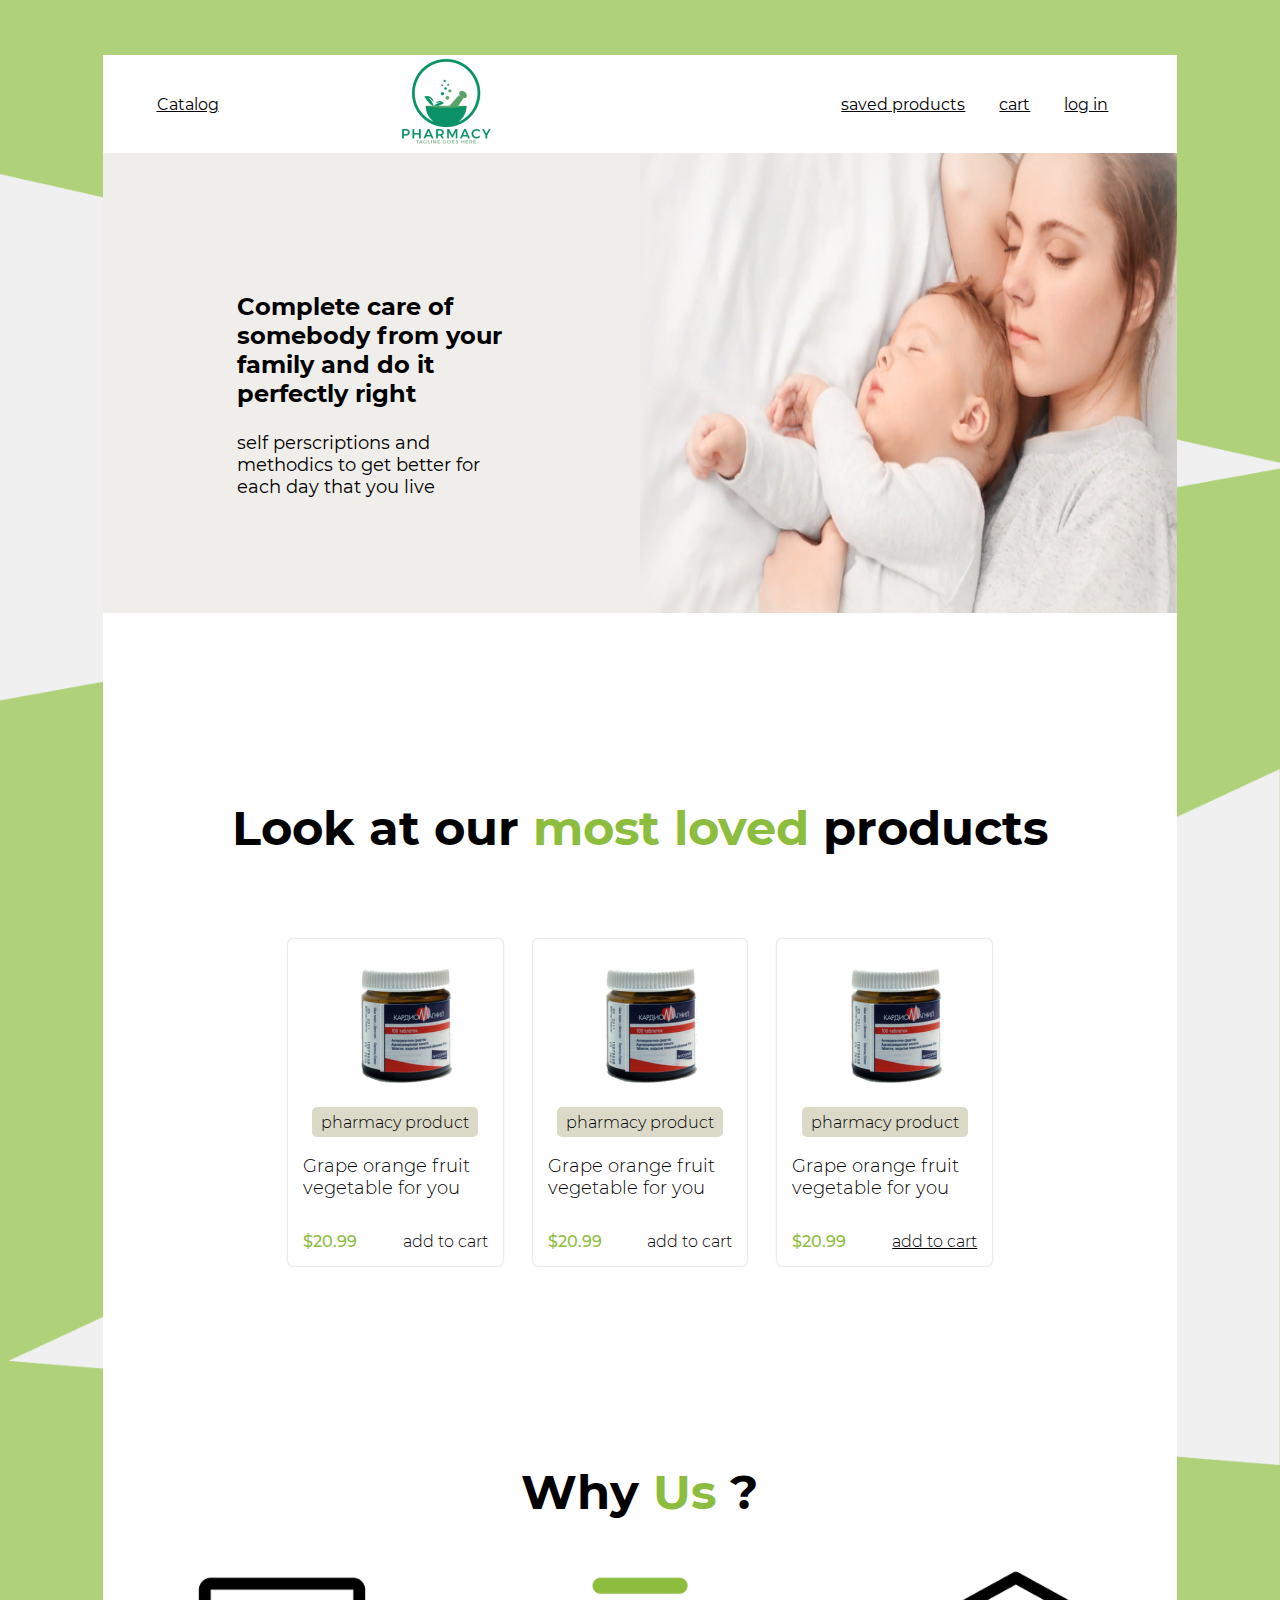
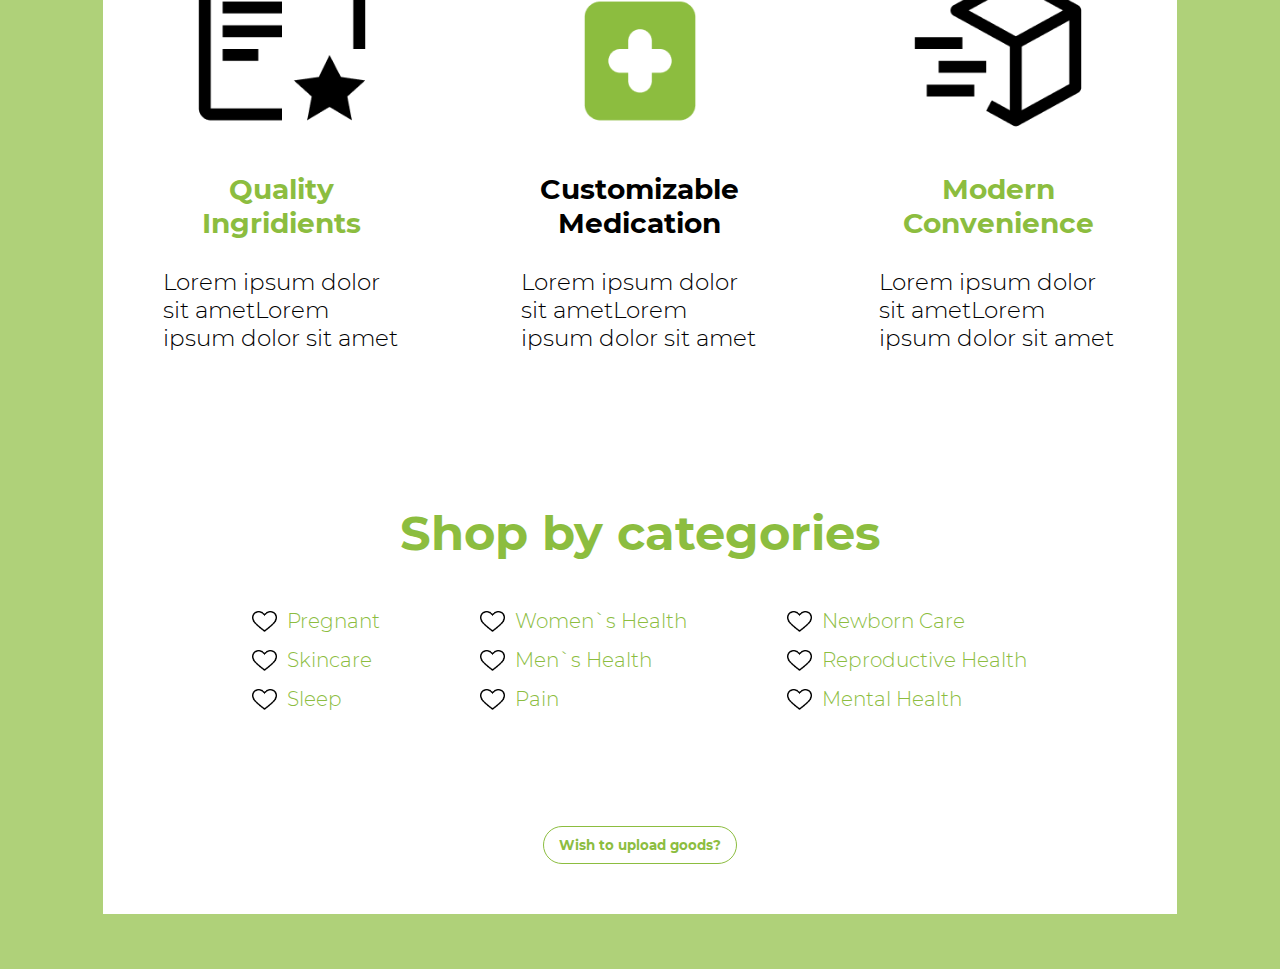
==== index.html @ 2e103f28 "logicc" ====
<!DOCTYPE html>
<html lang="en">

<head>
    <meta charset="UTF-8">
    <meta name="viewport" content="width=device-width, initial-scale=1.0">
    <title>Document</title>
    <link rel="stylesheet" href="style.css">
    <script src="https://code.jquery.com/jquery-3.6.0.min.js"
        integrity="sha256-/xUj+3OJU5yExlq6GSYGSHk7tPXikynS7ogEvDej/m4=" crossorigin="anonymous"></script>
</head>

<body>
    <div class="wrapper">
        <header class="header">
            <div class="catalog">
                <a href="#">Catalog</a>
            </div>
            <div class="logo">
                <img src="img/jopa 1.png" alt="">
            </div>
            <div id="userNameBlock">
                <span id="userName"></span>
            </div>
            <nav class="navbar">
                <a href="#">saved products</a>
                <a href="#">cart</a>
                <a href="#">log in</a>
            </nav>
        </header>

        <section class="title-section">
            <div class="text-item">
                <p>Complete care of somebody
                    from your family and do it
                    perfectly right</p>
                <span>self perscriptions and methodics to get
                    better for each day that you live</span>
            </div>
            <div class="image-item">
                <img src="./img/image 1.png" alt="">
            </div>
        </section>

        <section class="products" id="products">

        </section>

        <section class="favourite">
            <h1>Look at our <span class="green">most loved</span> products</h1>
            <div class="favourite_items_wrapper">
                <div class="favourite__item">
                    <img src="./img/фыв 2.png" alt="">
                    <div class="inline-block">
                        <span id="name">pharmacy product</span>
                    </div>
                    <p id="description">Grape orange fruit vegetable for you</p>
                    <div class="cta-cart">
                        <span id="price" class="price">$20.99</span>
                        <a onclick="">add
                            to cart</a>
                    </div>
                </div>
                <div class="favourite__item">
                    <img src="./img/фыв 2.png" alt="">
                    <div class="inline-block">
                        <span id="name">pharmacy product</span>
                    </div>
                    <p id="description">Grape orange fruit vegetable for you</p>
                    <div class="cta-cart">
                        <span id="price" class="price">$20.99</span>
                        <a onclick="">add to cart</a>
                    </div>
                </div>
                <div class="favourite__item">
                    <img src="./img/фыв 2.png" alt="">
                    <div class="inline-block">
                        <span>pharmacy product</span>
                    </div>
                    <p>Grape orange fruit vegetable for you</p>
                    <div class="cta-cart">
                        <span class="price">$20.99</span>
                        <a href="#">add to cart</a>
                    </div>
                </div>
            </div>
        </section>

        <section class="why">
            <h1>Why <span class="green">Us</span> ?</h1>
            <div class="why_items_wrapper">
                <div class="why__item">
                    <img src="img/certificate.png" alt="">
                    <p>Quality
                        Ingridients</p>
                    <span>Lorem ipsum dolor
                        sit ametLorem
                        ipsum dolor sit
                        amet</span>
                </div>
                <div class="why__item">
                    <img src="img/med.png" alt="">
                    <p style="color: black;">Customizable Medication</p>
                    <span>Lorem ipsum dolor
                        sit ametLorem
                        ipsum dolor sit
                        amet</span>
                </div>
                <div class="why__item">
                    <img src="img/delivery.png" alt="">
                    <p>Modern
                        Convenience</p>
                    <span>Lorem ipsum dolor
                        sit ametLorem
                        ipsum dolor sit
                        amet</span>
                </div>
            </div>
        </section>

        <section class="categories">
            <h1><span class="green">Shop by categories</span></h1>
            <div class="categories_wrapper">
                <div class="categories_column">
                    <div class="categories_item">
                        <img src="img/heart.png" alt="">
                        <a href="#">Pregnant</a>
                    </div>
                    <div class="categories_item">
                        <img src="img/heart.png" alt="">
                        <a href="#">Skincare</a>
                    </div>
                    <div class="categories_item">
                        <img src="img/heart.png" alt="">
                        <a href="#">Sleep</a>
                    </div>
                </div>
                <div class="categories_column">
                    <div class="categories_item">
                        <img src="img/heart.png" alt="">
                        <a href="#">Women`s Health</a>
                    </div>
                    <div class="categories_item">
                        <img src="img/heart.png" alt="">
                        <a href="#">Men`s Health</a>
                    </div>
                    <div class="categories_item">
                        <img src="img/heart.png" alt="">
                        <a href="#">Pain</a>
                    </div>
                </div>
                <div class="categories_column">
                    <div class="categories_item">
                        <img src="img/heart.png" alt="">
                        <a href="#">Newborn Care</a>
                    </div>
                    <div class="categories_item">
                        <img src="img/heart.png" alt="">
                        <a href="#">Reproductive Health</a>
                    </div>
                    <div class="categories_item">
                        <img src="img/heart.png" alt="">
                        <a href="#">Mental Health</a>
                    </div>
                </div>
            </div>
        </section>


        <div class="wrapper-button">
            <button id="createGood" onclick="showModalCreate()">Wish to upload goods?</button>
        </div>
        <div id="modal">
            <span id="displaynone" onclick="hideModalCreate()">x</span>
            <input type="text" id="itemName" placeholder="name of product" required>
            <br>
            <input type="text" id="imageUrl" placeholder="imageUrl" required>
            <br>
            <input type="text" id="desc" placeholder="write a description" required>
            <br>
            <input type="text" id="price" placeholder="price" required>
            <br>
            <input type="text" name="" id="category" placeholder="category" required>
            <br>
            <button id="btnSubmit" onclick="addNewDrug()">Add product</button>
        </div>
    </div>

    <script src="script.js"></script>
</body>

</html>
---- style.css ----
@font-face{
    font-family: 'Mregular';
    src: url(./fonts/Montserrat-Regular.ttf);
}
@font-face{
    font-family: 'Mbold';
    src: url(./fonts/Montserrat-Bold.ttf);
}
@font-face{
    font-family: 'Msemibold';
    src: url(./fonts/Montserrat-SemiBold.ttf);
}
@font-face{
    font-family: 'Mlight';
    src: url(./fonts/Montserrat-Light.ttf);
}
@font-face{
    font-family: 'Mmedium';
    src: url(./fonts/Montserrat-Medium.ttf);
}
.header{
    display: flex;
    align-items: center;
    justify-content: space-between;
    width: 90%;
    margin: 0 auto;
    font-family: 'Mregular';
}
body{
    background-image: url(img/background.png);
    background-size: cover;
    background-position-y: -1150px;
}
.wrapper{
    width: 85%;
    background-color: #fff;
    margin: 55px auto;
    position: relative;
}
.navbar a{
    /* text-decoration: none; */
    color: black;
    margin: 0 15px;
}
.navbar a:hover{
    text-decoration: none;
}
.catalog a:hover{
    text-decoration: none;
}
.catalog a{
    /* text-decoration: none; */
    color: black;
}
.text-item p{
    font-family: 'Mbold';
    font-size: 24px;
    max-width: 50%;
}
.text-item span{
    font-family: 'Mregular';
    font-size: 18px;
    max-width: 50%;
}
.text-item{
    width: 50%;
    background-color: #F0EEEB;
    height: 460px;
    display: flex;
    align-items: center;
    justify-content: center;
    flex-direction: column;
}
.image-item{
    width: 50%;
}
.image-item img{
    width: 100%;
    height: 460px;
}
.title-section{
display: flex;
width: 100%;
}

.products__item{
    display: flex;
    align-items: center;
    justify-content: center;
    flex-direction: column;
    box-sizing: border-box;
    padding: 0 20px;
    box-shadow: 0 0 2px 0 rgba(0, 0, 0, 0.3);
    width: fit-content;
    margin: 10px;
    border-radius: 5px;
    transition: all 0.5s linear 0.1ms;
}
/* .products__item:hover{
    transform: scale(1.3);
    background: rgba(0, 0, 0, 0.3);
        position: relative;
    top: -30px;
    left: -50px;
    transition: all 0.5s linear 0.1ms;
} */
.products__item p{
    font-size: 20px;
    font-family: 'Msemibold';
    cursor: pointer;
}
.products__item img{
    width: 200px;
    height: 170px;
    padding: 15px 0;
}
.products{
    display: flex;
    align-items: center;
    justify-content: flex-start;
    flex-wrap: wrap;
}

.favourite{
    padding-top: 150px;
    padding-bottom: 100px;
}
.favourite_items_wrapper{
        display: flex;
    align-items: center;
    justify-content: center;
    margin: 15px 0;
    padding: 50px 0;
}
.favourite h1{
    text-align: center;
    font-family: 'Mbold';
    font-size: 48px;
}
.green{
    color: #8CBD3F;
}
.favourite__item{
    display: flex;
    align-items: center;
    justify-content: center;
    flex-direction: column;
    width: 20%;
    box-shadow: 0 0 2px 0 rgba(0, 0, 0, 0.3);
    box-sizing: border-box;
    padding: 15px;
    margin: 0 15px;
    border-radius: 5px;
}
.favourite__item:hover{
    box-shadow: 0 0 2px 3px rgba(0, 0, 0, 0.3);
    transform: scale(1.1);
    transition: all 0.5s linear 0.1ms;
}
.favourite__item:hover img{
    transform: scale(1.1);
    transition: all 0.2s linear 0.1ms;
}
.inline-block{
    background-color: #DBDAC8;
    text-align: center;
    width: 90%;
    height: 30px;
    display: flex;
    align-items: center;
    justify-content: center;
    border-radius: 5px;
    font-family: 'Mlight';
}
.cta-cart{
    display: flex;
    justify-content: space-between;
    align-items: center;
    margin-top: 15px;
    width: 100%;
}
.favourite__item p{
    font-family: 'Mlight';
    font-size: 18px;
}
.price{
    font-family: 'Mmedium';
    color: #8CBD3F;
}
.cta-cart a{
    font-family: 'Mlight';
    color: black;
}

.why h1{
    text-align: center;
    font-family: 'Mbold';
    font-size: 48px;
}
.why__item{
    display: flex;
    align-items: center;
    justify-content:  center;
    flex-direction: column;
    width: 250px;
    flex-wrap: wrap;
    margin: 0 60px;
}
.why__item p{
    font-family: 'Mbold';
    font-size: 28px;
    color: #8CBD3F;
    text-align: center;
}
.why__item span{
    font-family: 'Mlight';
    font-size: 23px;
    text-align: left;
}
.why_items_wrapper{
    display: flex;
    align-items: center;
    justify-content: center;
}
.why__item img{
    width: 80%;
}
.why{
    padding-bottom: 70px;
}
.categories h1{
    text-align: center;
    font-family: 'Mbold';
    font-size: 48px;
}
.categories_item{
    display: flex;
    align-items: center;
    justify-content: left;
    margin: 15px 0;
}
.categories_item a{
    font-family: 'Mlight';
    font-size: 20px;
    margin-left: 10px;
    text-decoration: none;
    color: #8CBD3F;
}
.categories_item a:hover{
    text-decoration: underline;
}
.categories_item img{
    width: 25px;
}
.categories_wrapper{
    display: flex;
    align-items: center;
    justify-content: center;
}
.categories_column{
    margin: 0 50px;
}
.categories{
    padding: 50px 0;
}
#createGood{
    border: 1px solid #8CBD3F;
    align-self: center;
    justify-self: center;
    display: flex;
    width: fit-content;
    margin: 0 auto;
    padding: 10px 15px;
    border-radius: 25px;
    text-decoration: none;
    font-family: 'mBold';
    color: #8CBD3F;
    background-color: #fff;
    cursor: pointer;
}
#createGood:hover{
    background-color: #8CBD3F;
    color: white;
    border: 1px solid white;
    transition: all 0.3s linear 0.1ms;
}
.wrapper-button{
    padding: 50px 0;
}

#modal{
    width: 30%;
    height: fit-content;
    background-color: #8CBD3F;
    display: none;
    align-items: center;
    justify-self: center;
    flex-direction: column;
    box-sizing: border-box;
    padding: 35px 0;
    margin: 0 auto;
    position: fixed;
    top: 35%;
    left: 35%;
    border-radius: 10px;
    box-shadow: 0 0 1000px 1000px rgba(0, 0, 0, 0.3);
}
#modal input{
    width: 40%;
    height: 30px;
    border-radius: 10px;
    outline: none;
    border: none;
    font-family: 'Mmedium';
    box-sizing: border-box;
    padding: 0 15px;
}
#btnSubmit{
    background-color: #fff;
    padding: 10px 15px;
    border: none;
    outline: none;
    border-radius: 5px;
    font-family: 'mBold';
    cursor: pointer;
}
#btnSubmit:hover{
    box-shadow: 0 0 2px 1px inset rgba(0, 0, 0, 0.4);
}
#btnSubmit:focus{
    box-shadow: 0 -1px 2px 2px inset rgba(0, 0, 0, 0.3);
}
#displaynone{
    font-size: 25px;
    font-family: 'mBold';
    position: absolute;
    right: 25px;
    top: 5px;
    color: white;
    cursor: pointer;
}
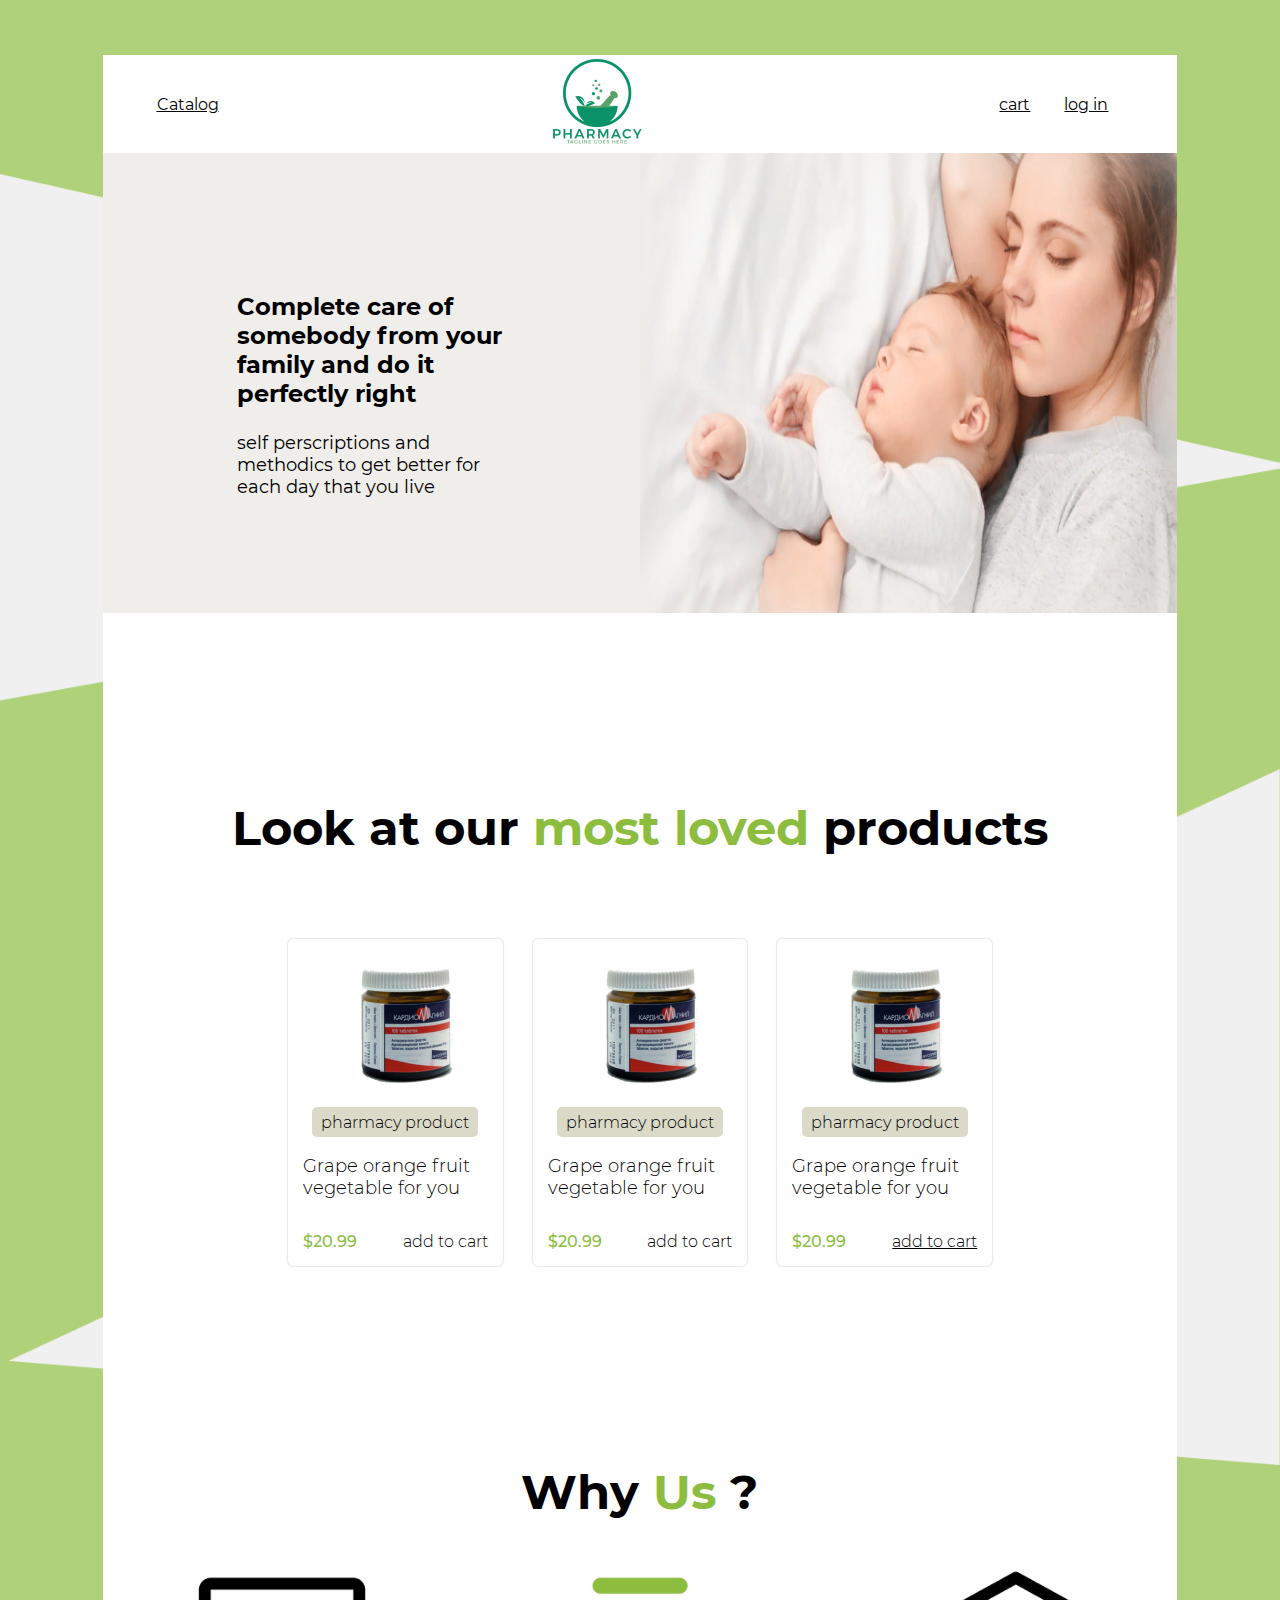
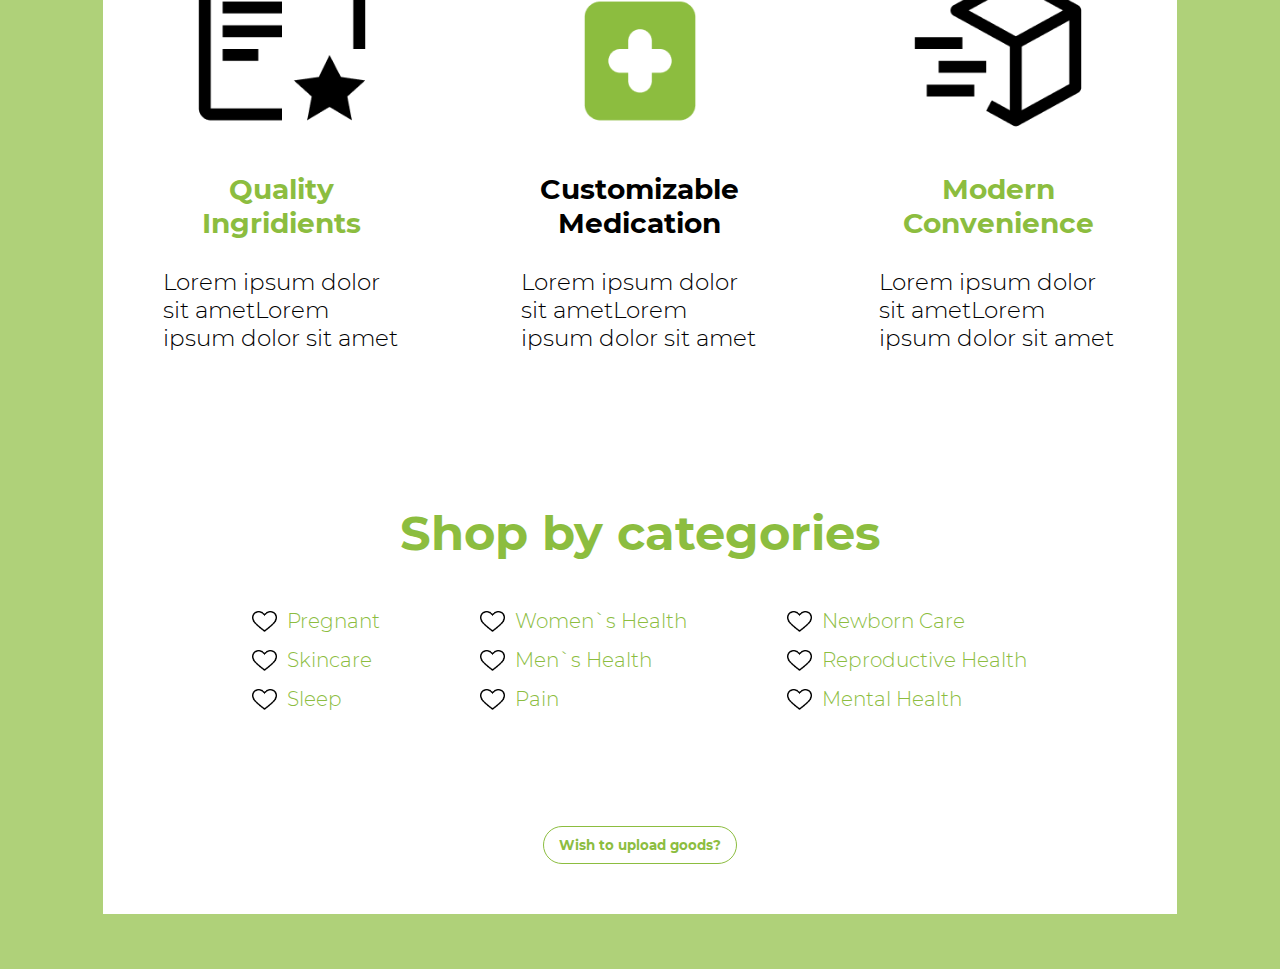
==== commit b9d26ffe: "css changes" ====
--- a/index.html
+++ b/index.html
@@ -14,18 +14,15 @@
     <div class="wrapper">
         <header class="header">
             <div class="catalog">
-                <a href="#">Catalog</a>
+                <a href="catalog.html">Catalog</a>
             </div>
             <div class="logo">
                 <img src="img/jopa 1.png" alt="">
             </div>
-            <div id="userNameBlock">
+            <nav class="navbar">
+                <a href="korzina.html">cart</a>
                 <span id="userName"></span>
-            </div>
-            <nav class="navbar">
-                <a href="#">saved products</a>
-                <a href="#">cart</a>
-                <a href="#">log in</a>
+                <a href="login.html">log in</a>
             </nav>
         </header>
 
@@ -43,7 +40,15 @@
         </section>
 
         <section class="products" id="products">
-
+            <div class="cart-modal" id="cart-modal">
+                <span id="displaynone" onclick="hideCartModal()">x</span>
+                <p>Поздравляем!</p>
+                <div class="info-modal">
+                    <span>Товар успешно добален в корзину</span>
+                    <span id="count"></span>
+                    <a id="modalLink" onclick="goToCart()">Перейти в корзину</a>
+                </div>
+            </div>
         </section>
 
         <section class="favourite">
--- a/style.css
+++ b/style.css
@@ -83,6 +83,51 @@
 width: 100%;
 }
 
+.cart-modal{
+    height: 270px;
+    width: 400px;
+    background-color: #8CBD3F;
+    display: none;
+    align-items: center;
+    justify-self: center;
+    flex-direction: column;
+    box-sizing: border-box;
+    padding: 35px 15px;
+    margin: 0 auto;
+    position: fixed;
+    top: 38%;
+    left: 38%;
+    border-radius: 10px;
+    box-shadow: 0 0 1000px 1000px rgba(0, 0, 0, 0.3);
+    text-align: left;
+}
+.cart-modal p{
+    font-size: 30px;
+    color: white;
+    font-family: 'mBold';
+}
+.cart-modal span{
+    font-size: 16px;
+    color: white;
+    font-family: 'Mregular';
+}
+.cart-modal a{
+    font-family: 'Mmedium';
+    color: black;
+    text-decoration: underline;
+    cursor: pointer;
+    margin-top: 20px;
+}
+#count{
+    font-family: 'Msemibold';
+    margin-top: 30px;
+}
+.info-modal{
+    display: flex;
+    align-items: center;
+    justify-content: space-between;
+    flex-direction: column;
+}
 .products__item{
     display: flex;
     align-items: center;
@@ -95,6 +140,23 @@
     margin: 10px;
     border-radius: 5px;
     transition: all 0.5s linear 0.1ms;
+}
+.products-items_links{
+    display: flex;
+    justify-content: space-between;
+    align-items: center;
+}
+.products-items_links p:nth-child(1){
+        font-size: 15px !important;
+        margin-right: 30px;
+        color: rgba(209, 0, 0, 0.76);
+}
+
+.products-items_links p:nth-child(2){
+        font-size: 15px !important;
+        margin-left: 30px;
+        color: #8CBD3F;
+        
 }
 /* .products__item:hover{
     transform: scale(1.3);
@@ -107,7 +169,7 @@
 .products__item p{
     font-size: 20px;
     font-family: 'Msemibold';
-    cursor: pointer;
+    /* cursor: pointer; */
 }
 .products__item img{
     width: 200px;
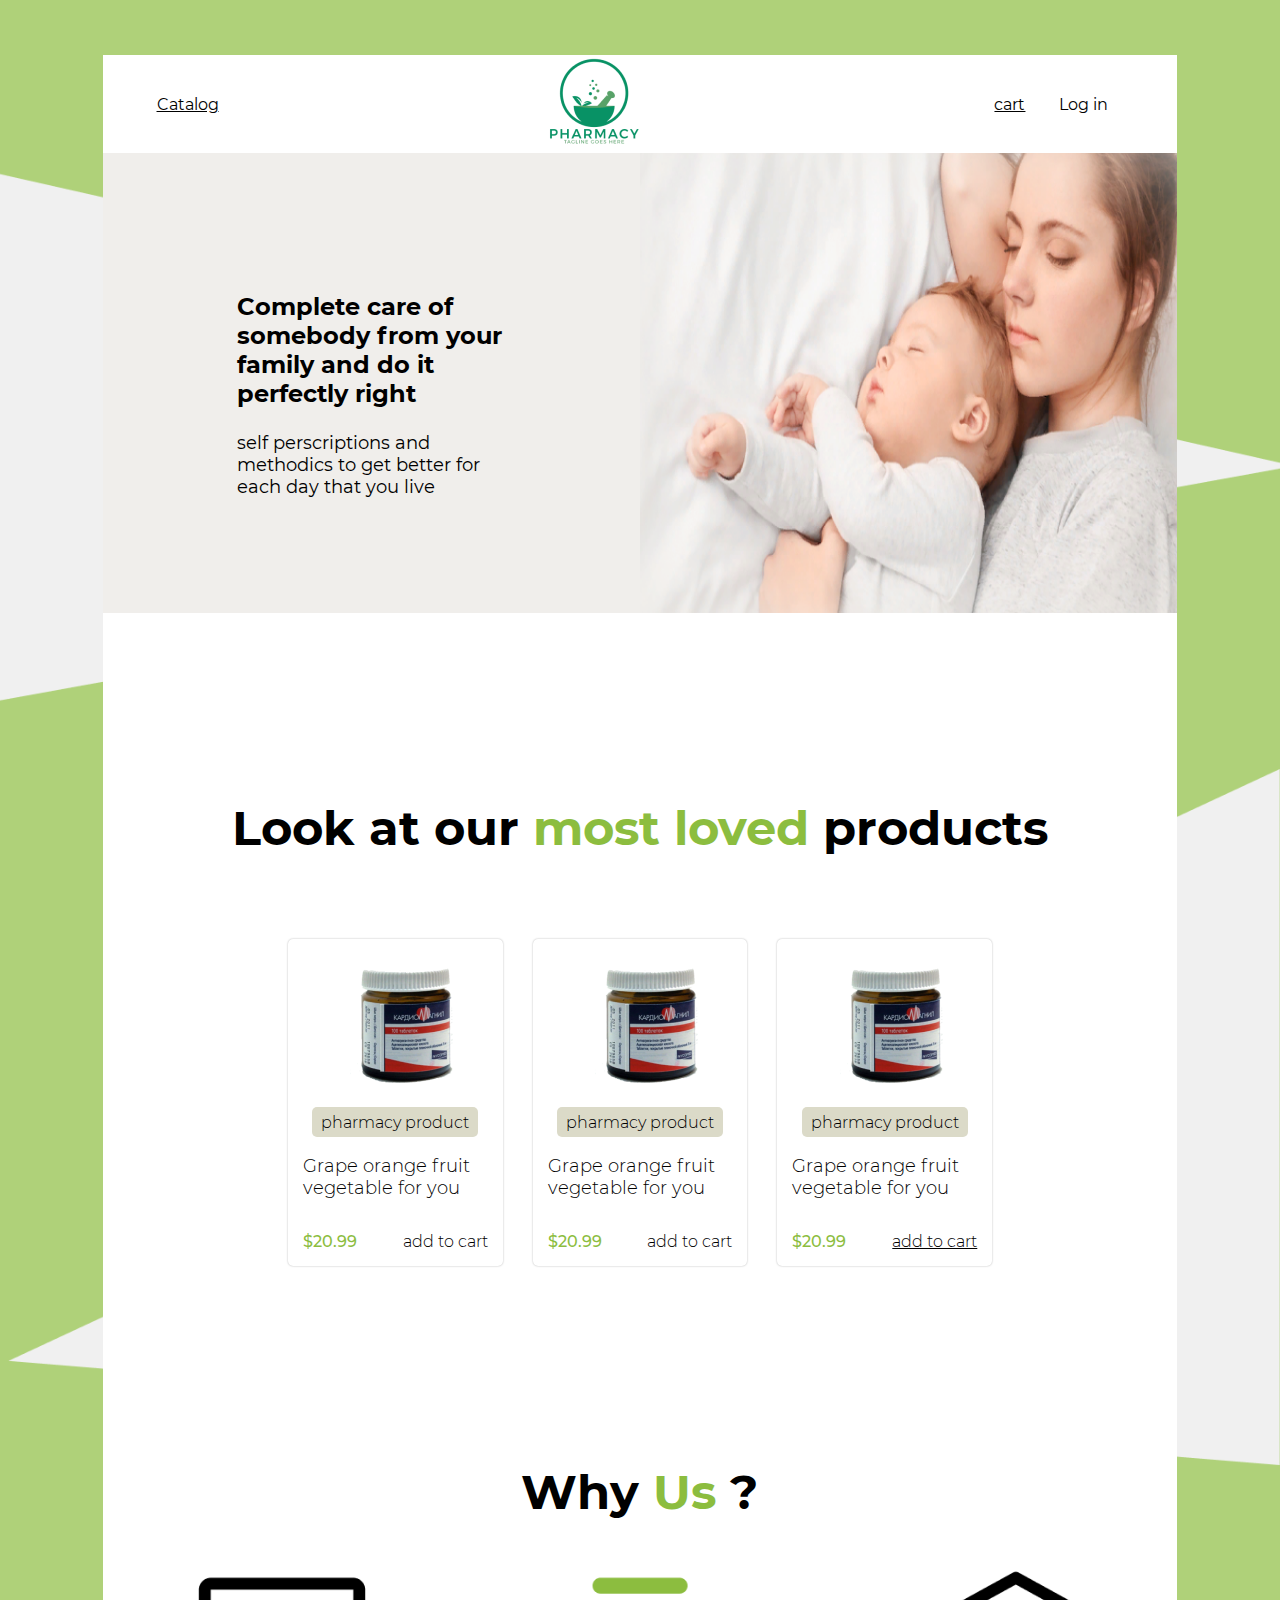
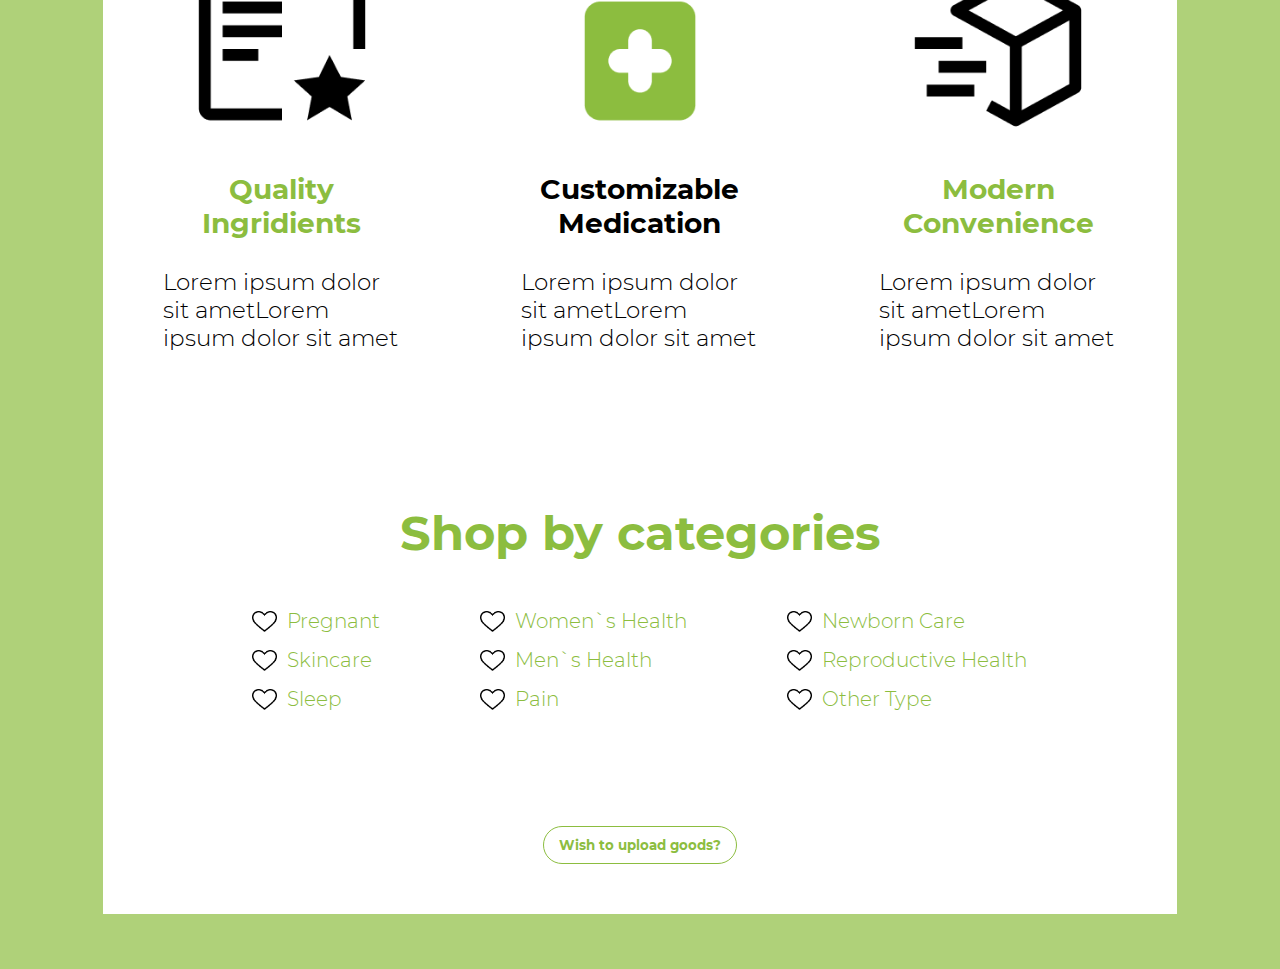
==== commit 6b61ac7b: "ind" ====
--- a/index.html
+++ b/index.html
@@ -22,7 +22,7 @@
             <nav class="navbar">
                 <a href="korzina.html">cart</a>
                 <span id="userName"></span>
-                <a href="login.html">log in</a>
+                <a id="LogExit" onclick="LogExit()">log in</a>
             </nav>
         </header>
 
@@ -165,7 +165,7 @@
                     </div>
                     <div class="categories_item">
                         <img src="img/heart.png" alt="">
-                        <a href="#">Mental Health</a>
+                        <a href="#">Other Type</a>
                     </div>
                 </div>
             </div>
@@ -185,7 +185,17 @@
             <br>
             <input type="text" id="price" placeholder="price" required>
             <br>
-            <input type="text" name="" id="category" placeholder="category" required>
+            <select type="" name="" id="category" placeholder="category" required>
+                <option value="Pregnant">Pregnant</option>
+                <option value="Skincare">Skincare</option>
+                <option value="Sleep">Sleep</option>
+                <option value="WomenHealth">Women`s Health</option>
+                <option value="MenHealth">Men`s Health</option>
+                <option value="Pain">Pain</option>
+                <option value="NewbornCare">Newborn Care</option>
+                <option value="ReproductiveHealth">Reproductive Health</option>
+                <option value="OtherType">Other Type</option>
+            </select>
             <br>
             <button id="btnSubmit" onclick="addNewDrug()">Add product</button>
         </div>
--- a/style.css
+++ b/style.css
@@ -83,51 +83,6 @@
 width: 100%;
 }
 
-.cart-modal{
-    height: 270px;
-    width: 400px;
-    background-color: #8CBD3F;
-    display: none;
-    align-items: center;
-    justify-self: center;
-    flex-direction: column;
-    box-sizing: border-box;
-    padding: 35px 15px;
-    margin: 0 auto;
-    position: fixed;
-    top: 38%;
-    left: 38%;
-    border-radius: 10px;
-    box-shadow: 0 0 1000px 1000px rgba(0, 0, 0, 0.3);
-    text-align: left;
-}
-.cart-modal p{
-    font-size: 30px;
-    color: white;
-    font-family: 'mBold';
-}
-.cart-modal span{
-    font-size: 16px;
-    color: white;
-    font-family: 'Mregular';
-}
-.cart-modal a{
-    font-family: 'Mmedium';
-    color: black;
-    text-decoration: underline;
-    cursor: pointer;
-    margin-top: 20px;
-}
-#count{
-    font-family: 'Msemibold';
-    margin-top: 30px;
-}
-.info-modal{
-    display: flex;
-    align-items: center;
-    justify-content: space-between;
-    flex-direction: column;
-}
 .products__item{
     display: flex;
     align-items: center;
@@ -377,6 +332,17 @@
     box-sizing: border-box;
     padding: 0 15px;
 }
+
+#category{
+    width: 40%;
+    height: 30px;
+    border-radius: 10px;
+    outline: none;
+    border: none;
+    font-family: 'Mmedium';
+    box-sizing: border-box;
+    padding: 0 15px;
+}
 #btnSubmit{
     background-color: #fff;
     padding: 10px 15px;
@@ -400,4 +366,54 @@
     top: 5px;
     color: white;
     cursor: pointer;
+}
+
+#LogExit{
+    cursor: pointer;
+}
+
+.cart-modal{
+    height: 270px;
+    width: 400px;
+    background-color: #8CBD3F;
+    display: none;
+    align-items: center;
+    justify-self: center;
+    flex-direction: column;
+    box-sizing: border-box;
+    padding: 35px 15px;
+    margin: 0 auto;
+    position: fixed;
+    top: 38%;
+    left: 38%;
+    border-radius: 10px;
+    box-shadow: 0 0 1000px 1000px rgba(0, 0, 0, 0.3);
+    text-align: left;
+}
+.cart-modal p{
+    font-size: 30px;
+    color: white;
+    font-family: 'mBold';
+}
+.cart-modal span{
+    font-size: 16px;
+    color: white;
+    font-family: 'Mregular';
+}
+.cart-modal a{
+    font-family: 'Mmedium';
+    color: black;
+    text-decoration: underline;
+    cursor: pointer;
+    margin-top: 20px;
+}
+#count{
+    font-family: 'Msemibold';
+    margin-top: 30px;
+}
+.info-modal{
+    display: flex;
+    align-items: center;
+    justify-content: space-between;
+    flex-direction: column;
 }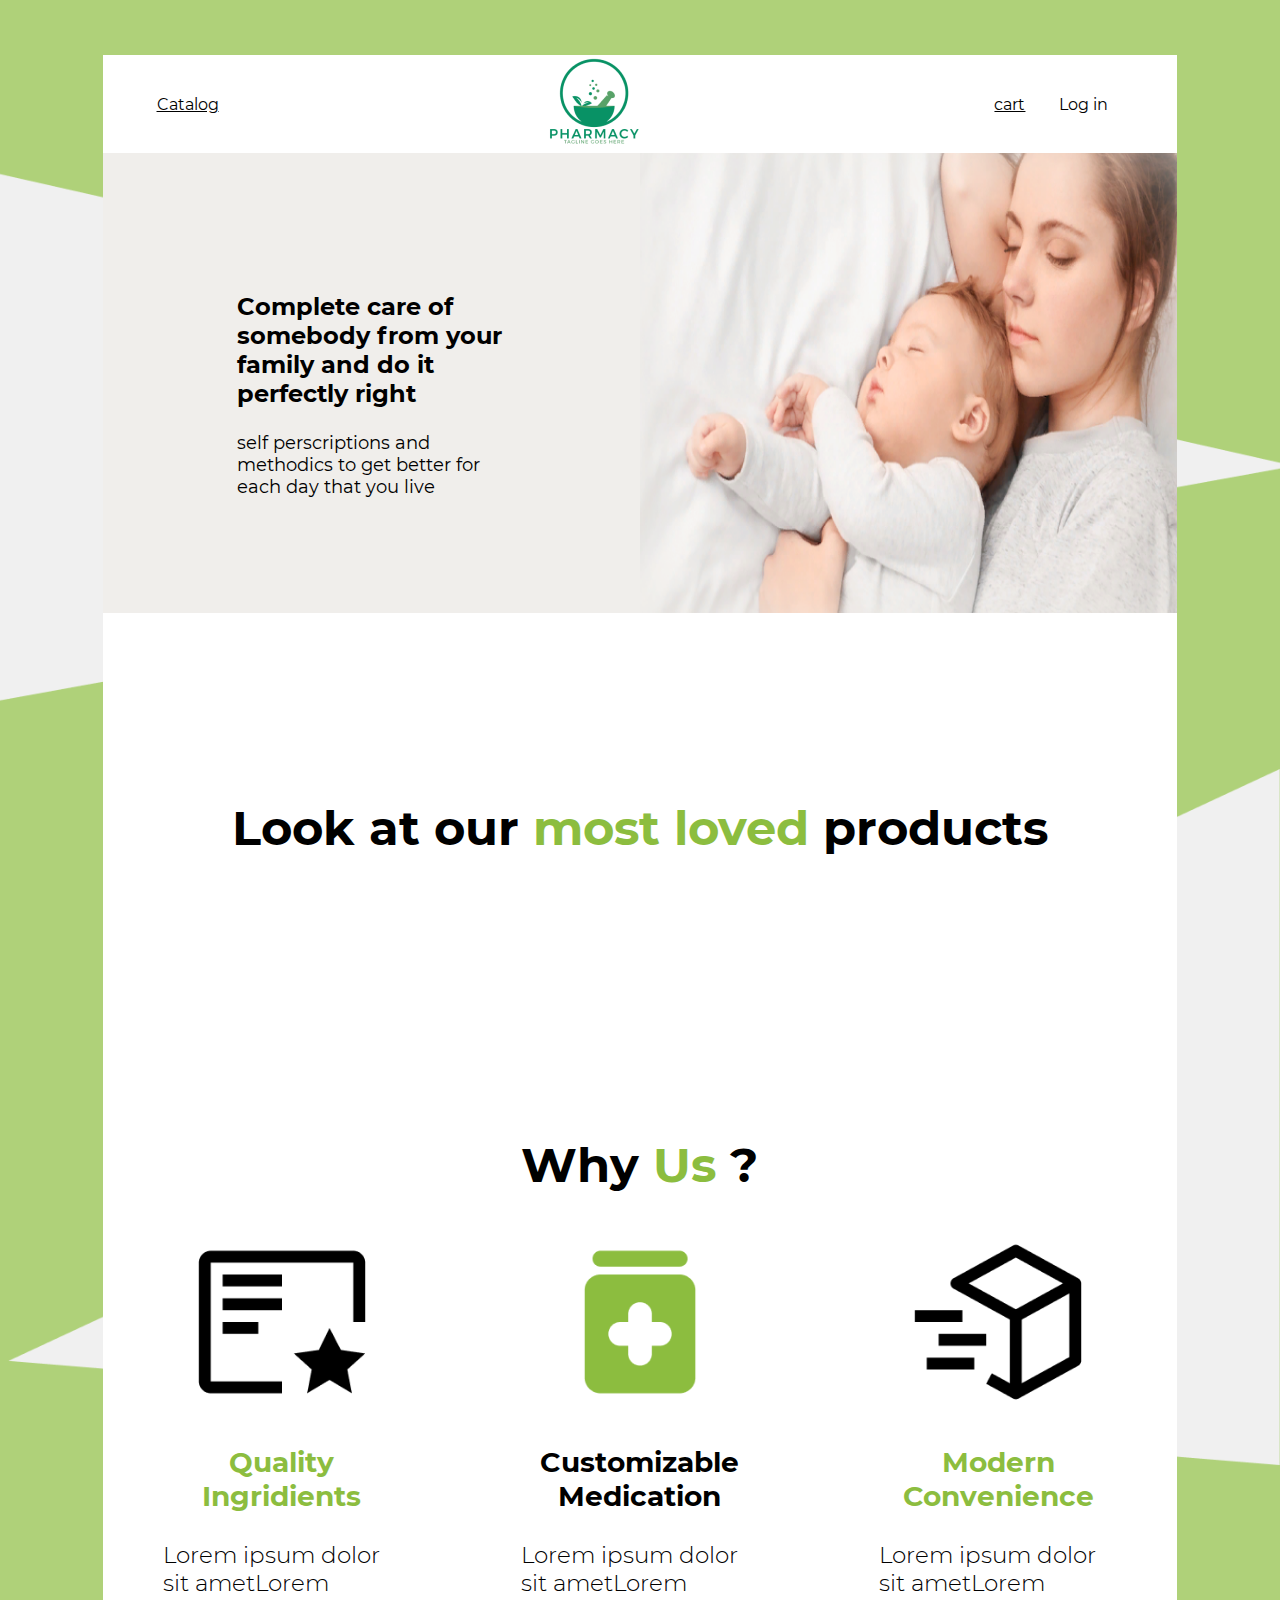
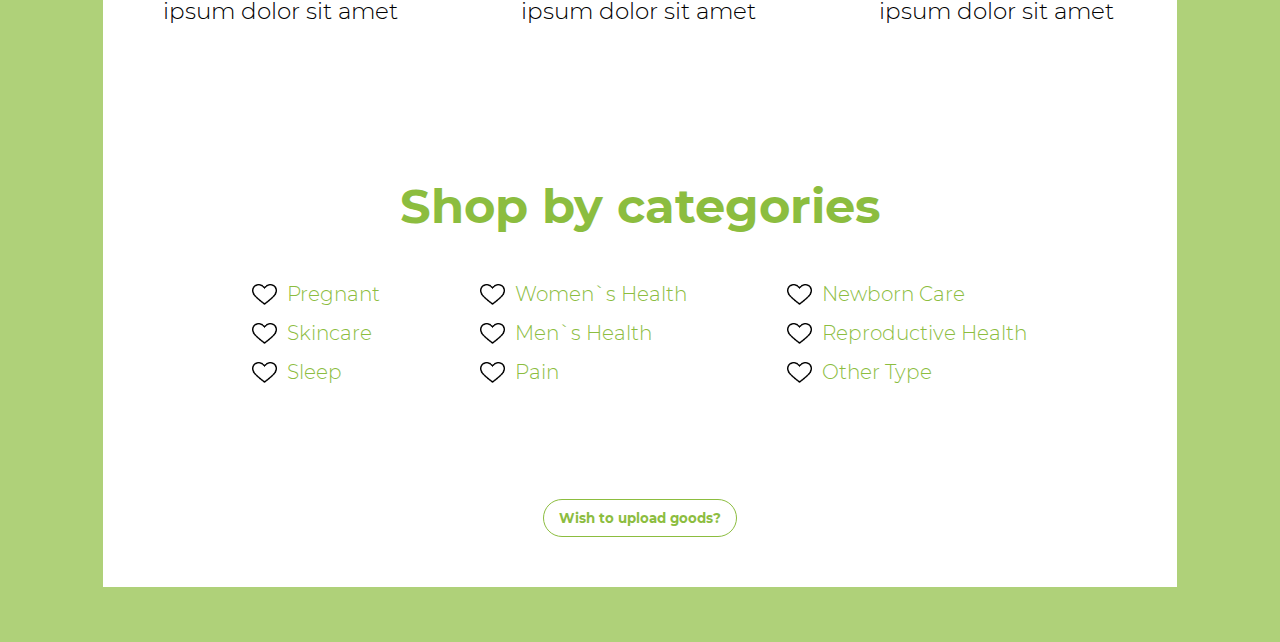
==== commit 7febaa94: "sosi" ====
--- a/index.html
+++ b/index.html
@@ -53,41 +53,9 @@
 
         <section class="favourite">
             <h1>Look at our <span class="green">most loved</span> products</h1>
-            <div class="favourite_items_wrapper">
-                <div class="favourite__item">
-                    <img src="./img/фыв 2.png" alt="">
-                    <div class="inline-block">
-                        <span id="name">pharmacy product</span>
-                    </div>
-                    <p id="description">Grape orange fruit vegetable for you</p>
-                    <div class="cta-cart">
-                        <span id="price" class="price">$20.99</span>
-                        <a onclick="">add
-                            to cart</a>
-                    </div>
-                </div>
-                <div class="favourite__item">
-                    <img src="./img/фыв 2.png" alt="">
-                    <div class="inline-block">
-                        <span id="name">pharmacy product</span>
-                    </div>
-                    <p id="description">Grape orange fruit vegetable for you</p>
-                    <div class="cta-cart">
-                        <span id="price" class="price">$20.99</span>
-                        <a onclick="">add to cart</a>
-                    </div>
-                </div>
-                <div class="favourite__item">
-                    <img src="./img/фыв 2.png" alt="">
-                    <div class="inline-block">
-                        <span>pharmacy product</span>
-                    </div>
-                    <p>Grape orange fruit vegetable for you</p>
-                    <div class="cta-cart">
-                        <span class="price">$20.99</span>
-                        <a href="#">add to cart</a>
-                    </div>
-                </div>
+            <div id="favouriteItem" class="favourite_items_wrapper">
+                
+                
             </div>
         </section>
 
--- a/style.css
+++ b/style.css
@@ -168,16 +168,18 @@
     padding: 15px;
     margin: 0 15px;
     border-radius: 5px;
+    height: 330px;
+    overflow: hidden;
 }
 .favourite__item:hover{
     box-shadow: 0 0 2px 3px rgba(0, 0, 0, 0.3);
     transform: scale(1.1);
     transition: all 0.5s linear 0.1ms;
 }
-.favourite__item:hover img{
-    transform: scale(1.1);
-    transition: all 0.2s linear 0.1ms;
-}
+.favourite__item a{
+    cursor: pointer;
+}
+
 .inline-block{
     background-color: #DBDAC8;
     text-align: center;
@@ -199,6 +201,11 @@
 .favourite__item p{
     font-family: 'Mlight';
     font-size: 18px;
+    overflow: hidden;
+}
+.favourite__item img{
+    height: 150px;
+    width: 170px;
 }
 .price{
     font-family: 'Mmedium';
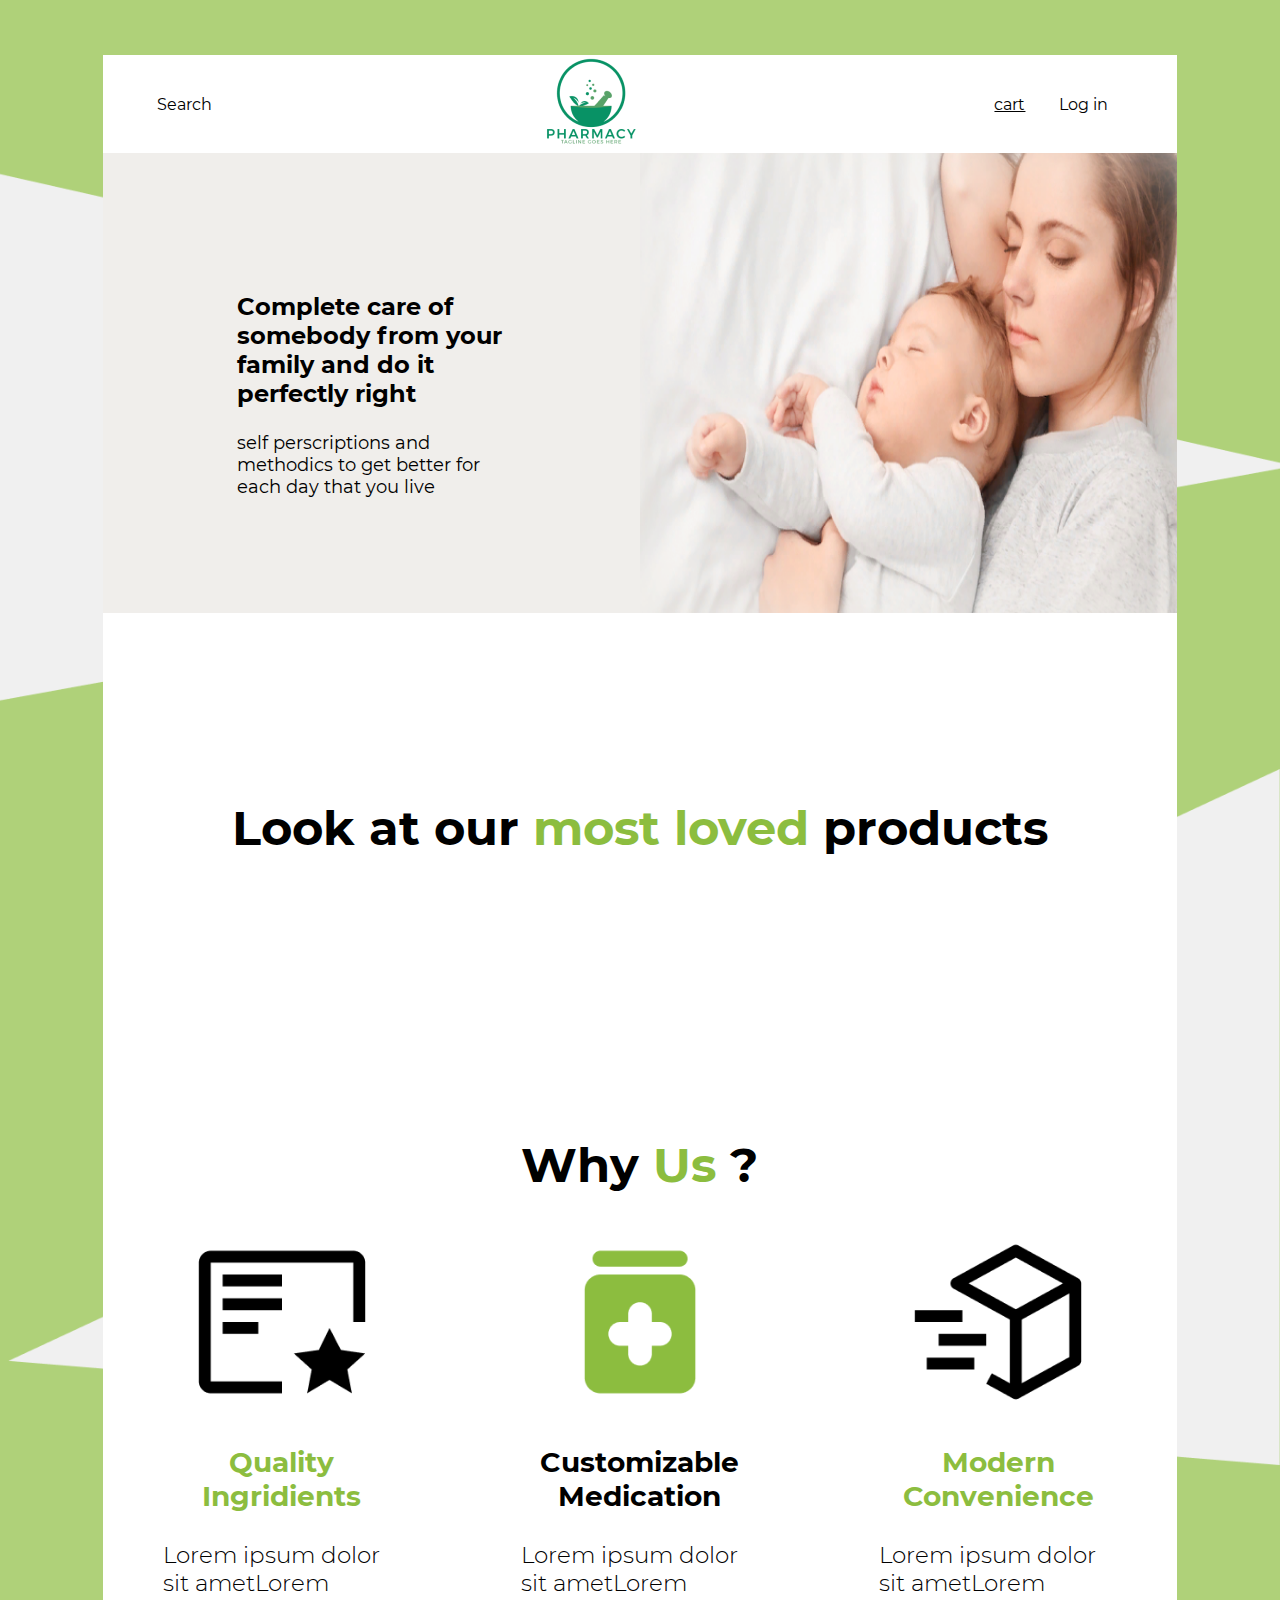
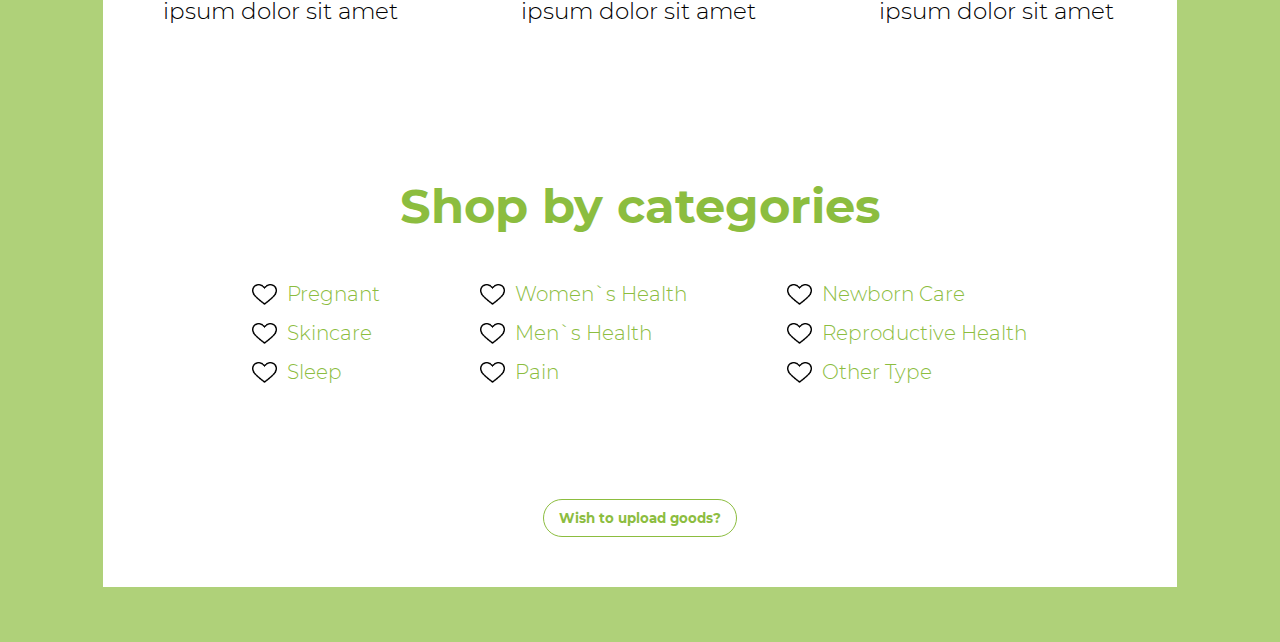
==== commit 7f5642a9: "search" ====
--- a/index.html
+++ b/index.html
@@ -14,7 +14,26 @@
     <div class="wrapper">
         <header class="header">
             <div class="catalog">
-                <a href="catalog.html">Catalog</a>
+                <a id="searchItem" onclick="showModalSearch()">Search</a>
+                <div id="modalSearch">
+                    <span id="displaynone" onclick="hideModalSearch()">x</span>
+                    <input type="text" id="itemNameSearch" placeholder="name of product" required>
+                    <br>
+                    <select type="" name="" id="category" placeholder="category" required>
+                        <option value="None">None</option>
+                        <option value="Pregnant">Pregnant</option>
+                        <option value="Skincare">Skincare</option>
+                        <option value="Sleep">Sleep</option>
+                        <option value="WomenHealth">Women`s Health</option>
+                        <option value="MenHealth">Men`s Health</option>
+                        <option value="Pain">Pain</option>
+                        <option value="NewbornCare">Newborn Care</option>
+                        <option value="ReproductiveHealth">Reproductive Health</option>
+                        <option value="OtherType">Other Type</option>
+                    </select>
+                    <br>
+                    <button id="btnSearch" onclick="searchDrug()">Search product</button>
+                </div>
             </div>
             <div class="logo">
                 <img src="img/jopa 1.png" alt="">
@@ -154,15 +173,15 @@
             <input type="text" id="price" placeholder="price" required>
             <br>
             <select type="" name="" id="category" placeholder="category" required>
-                <option value="Pregnant">Pregnant</option>
-                <option value="Skincare">Skincare</option>
-                <option value="Sleep">Sleep</option>
-                <option value="WomenHealth">Women`s Health</option>
-                <option value="MenHealth">Men`s Health</option>
-                <option value="Pain">Pain</option>
-                <option value="NewbornCare">Newborn Care</option>
-                <option value="ReproductiveHealth">Reproductive Health</option>
-                <option value="OtherType">Other Type</option>
+                <option onclick="pregnantFind()" value="Pregnant">Pregnant</option>
+                <option onclick="skinFind()" value="Skincare">Skincare</option>
+                <option onclick="sleepFind()" value="Sleep">Sleep</option>
+                <option onclick="womenFind()" value="WomenHealth">Women`s Health</option>
+                <option onclick="menFind()" value="MenHealth">Men`s Health</option>
+                <option onclick="painFind()" value="Pain">Pain</option>
+                <option onclick="newbornFind()" value="NewbornCare">Newborn Care</option>
+                <option onclick="reproFind()" value="ReproductiveHealth">Reproductive Health</option>
+                <option onclick="otherFind()" value="OtherType">Other Type</option>
             </select>
             <br>
             <button id="btnSubmit" onclick="addNewDrug()">Add product</button>
--- a/style.css
+++ b/style.css
@@ -423,4 +423,51 @@
     align-items: center;
     justify-content: space-between;
     flex-direction: column;
-}+}
+#searchItem{
+    cursor: pointer;
+}
+#btnSearch{
+    background-color: #fff;
+    padding: 10px 15px;
+    border: none;
+    outline: none;
+    border-radius: 5px;
+    font-family: 'mBold';
+    cursor: pointer;
+}
+#btnSearch:hover{
+    box-shadow: 0 0 2px 1px inset rgba(0, 0, 0, 0.4);
+}
+#btnSearch:focus{
+    box-shadow: 0 -1px 2px 2px inset rgba(0, 0, 0, 0.3);
+}
+
+#modalSearch{
+    width: 30%;
+    height: fit-content;
+    background-color: #8CBD3F;
+    display: none;
+    align-items: center;
+    justify-self: center;
+    flex-direction: column;
+    box-sizing: border-box;
+    padding: 35px 0;
+    margin: 0 auto;
+    position: fixed;
+    top: 35%;
+    left: 35%;
+    border-radius: 10px;
+    box-shadow: 0 0 1000px 1000px rgba(0, 0, 0, 0.3);
+}
+#modalSearch input{
+    width: 40%;
+    height: 30px;
+    border-radius: 10px;
+    outline: none;
+    border: none;
+    font-family: 'Mmedium';
+    box-sizing: border-box;
+    padding: 0 15px;
+}
+
